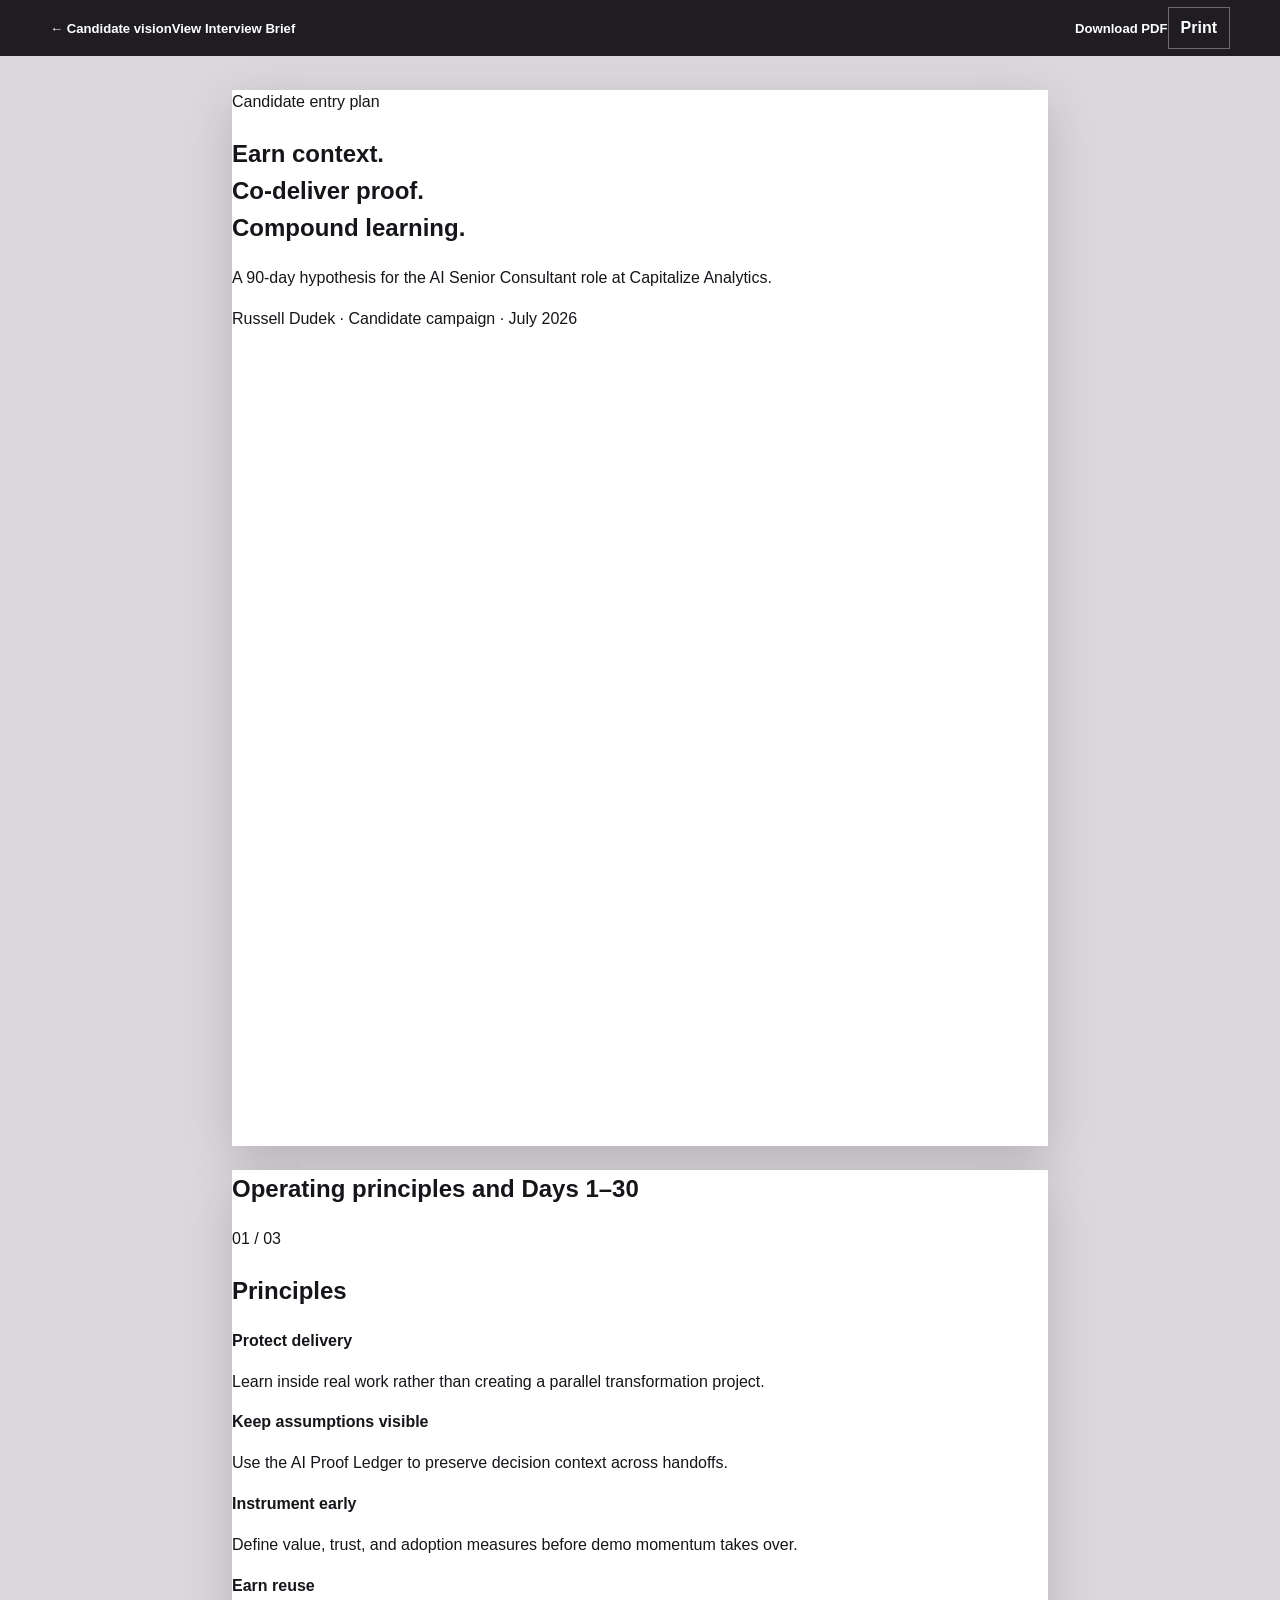
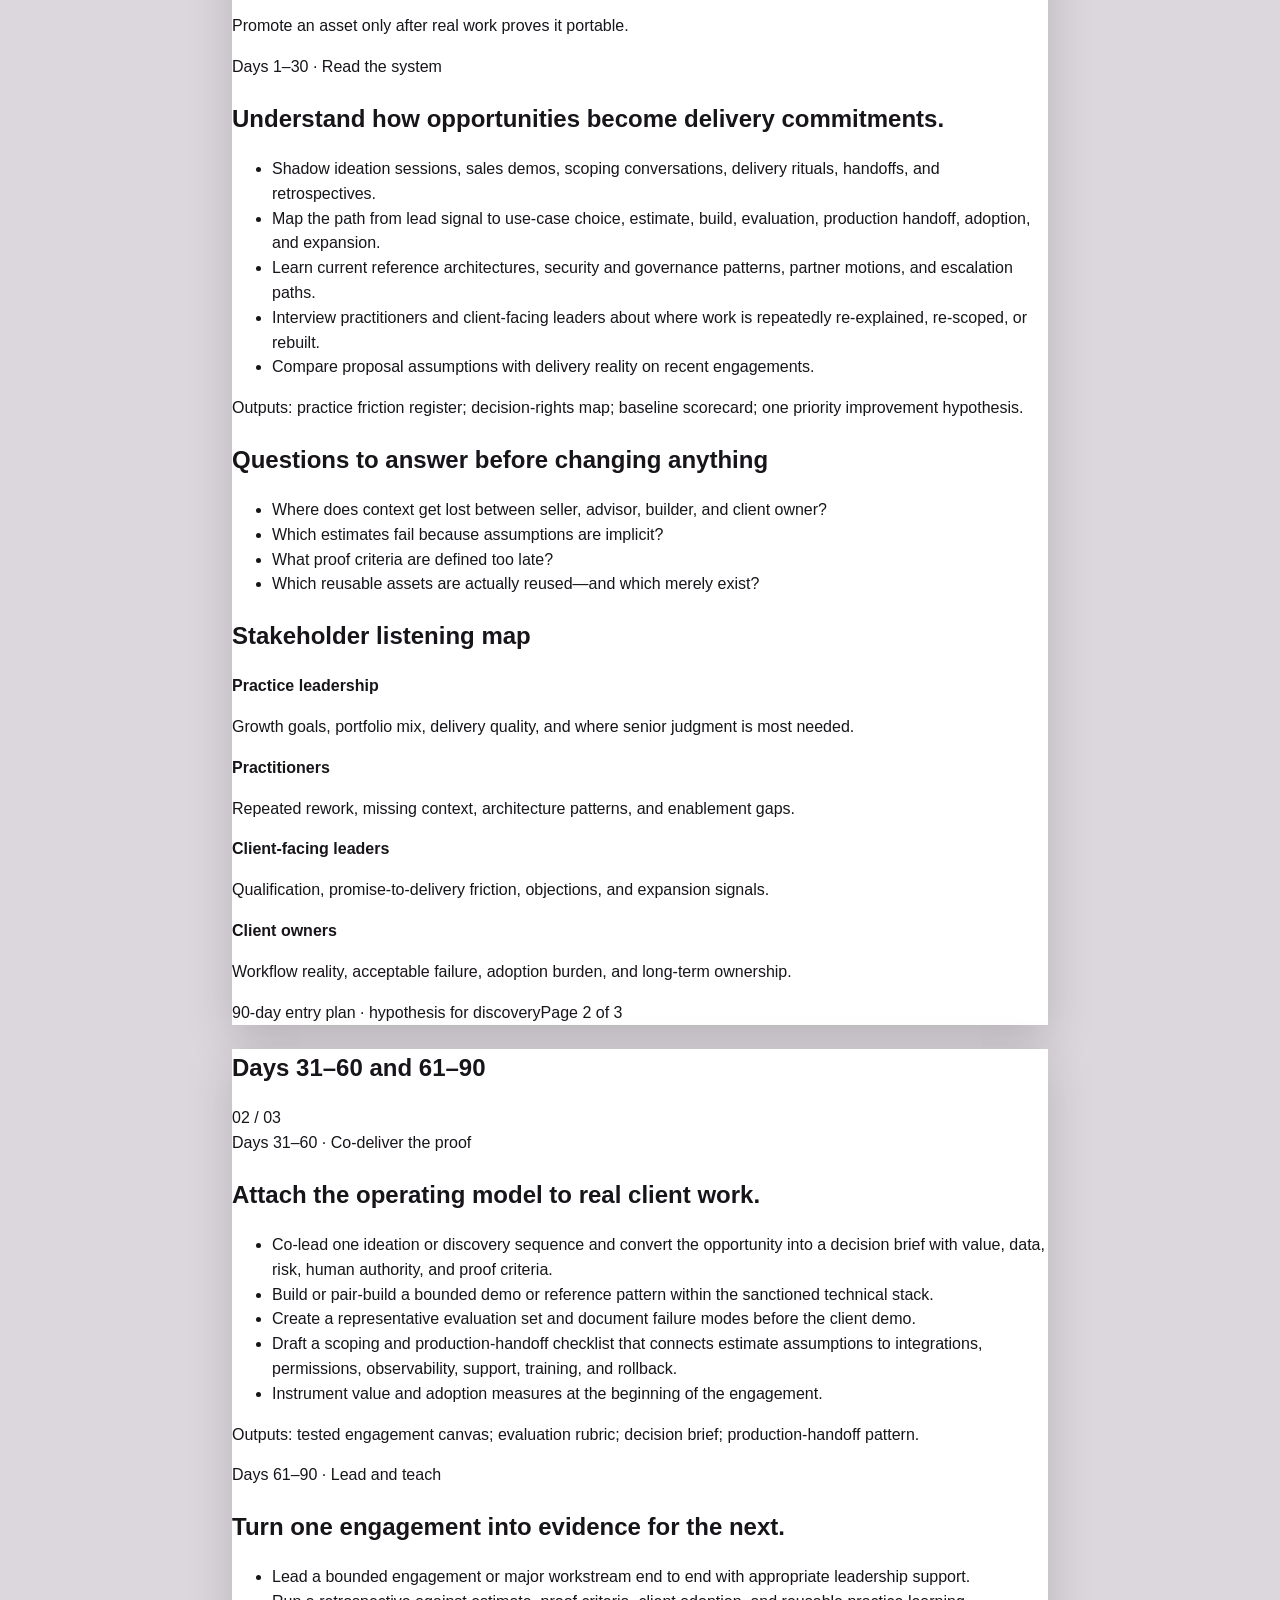
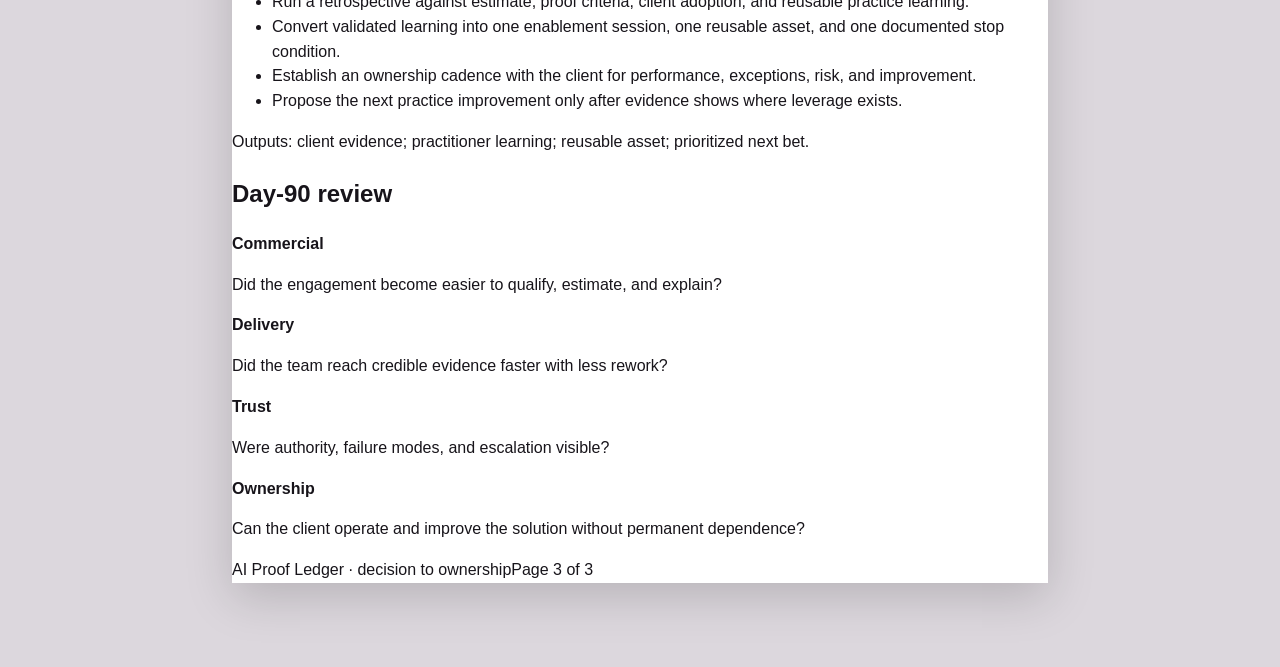
==== 90-day-plan.html @ c8eaab2a "Add standalone 90-day entry plan" ====
<!doctype html>
<html lang="en">
<head>
  <meta charset="utf-8"><meta name="viewport" content="width=device-width, initial-scale=1">
  <title>Russell Dudek | Capitalize Analytics 90-Day Plan</title>
  <link rel="icon" href="assets/proof-ledger-mark.svg" type="image/svg+xml"><link rel="stylesheet" href="styles.css">
</head>
<body>
  <header class="doc-toolbar web-only"><div class="wrap doc-actions"><div class="doc-actions-left"><a href="index.html">← Candidate vision</a><a href="interview-brief.html">View Interview Brief</a></div><div class="doc-actions-right"><a class="download" href="docs/Russell-Dudek-90-Day-Plan-Capitalize.pdf" download>Download PDF</a><button type="button" onclick="window.print()">Print</button></div></div></header>
  <main class="doc-body">
    <div class="paper"><section class="plan-page doc-cover"><div class="doc-cover-inner"><div><div class="cover-label">Candidate entry plan</div><h1>Earn context.<br>Co-deliver proof.<br>Compound learning.</h1><p class="subtitle">A 90-day hypothesis for the AI Senior Consultant role at Capitalize Analytics.</p></div><div class="cover-bottom">Russell Dudek · Candidate campaign · July 2026</div></div></section></div>

    <div class="paper"><section class="plan-page"><header class="plan-head"><h1>Operating principles and Days 1–30</h1><span>01 / 03</span></header>
      <section class="plan-section"><h2>Principles</h2><div class="mini-grid"><div class="mini-card"><b>Protect delivery</b><p>Learn inside real work rather than creating a parallel transformation project.</p></div><div class="mini-card"><b>Keep assumptions visible</b><p>Use the AI Proof Ledger to preserve decision context across handoffs.</p></div><div class="mini-card"><b>Instrument early</b><p>Define value, trust, and adoption measures before demo momentum takes over.</p></div><div class="mini-card"><b>Earn reuse</b><p>Promote an asset only after real work proves it portable.</p></div></div></section>
      <section class="plan-section"><div class="plan-band"><span class="days">Days 1–30 · Read the system</span><h2>Understand how opportunities become delivery commitments.</h2><ul><li>Shadow ideation sessions, sales demos, scoping conversations, delivery rituals, handoffs, and retrospectives.</li><li>Map the path from lead signal to use-case choice, estimate, build, evaluation, production handoff, adoption, and expansion.</li><li>Learn current reference architectures, security and governance patterns, partner motions, and escalation paths.</li><li>Interview practitioners and client-facing leaders about where work is repeatedly re-explained, re-scoped, or rebuilt.</li><li>Compare proposal assumptions with delivery reality on recent engagements.</li></ul><p class="output">Outputs: practice friction register; decision-rights map; baseline scorecard; one priority improvement hypothesis.</p></div></section>
      <section class="plan-section"><h2>Questions to answer before changing anything</h2><ul><li>Where does context get lost between seller, advisor, builder, and client owner?</li><li>Which estimates fail because assumptions are implicit?</li><li>What proof criteria are defined too late?</li><li>Which reusable assets are actually reused—and which merely exist?</li></ul></section>
      <section class="plan-section"><h2>Stakeholder listening map</h2><div class="mini-grid"><div class="mini-card"><b>Practice leadership</b><p>Growth goals, portfolio mix, delivery quality, and where senior judgment is most needed.</p></div><div class="mini-card"><b>Practitioners</b><p>Repeated rework, missing context, architecture patterns, and enablement gaps.</p></div><div class="mini-card"><b>Client-facing leaders</b><p>Qualification, promise-to-delivery friction, objections, and expansion signals.</p></div><div class="mini-card"><b>Client owners</b><p>Workflow reality, acceptable failure, adoption burden, and long-term ownership.</p></div></div></section>
      <footer class="doc-footer"><span>90-day entry plan · hypothesis for discovery</span><span>Page 2 of 3</span></footer></section></div>

    <div class="paper"><section class="plan-page"><header class="plan-head"><h1>Days 31–60 and 61–90</h1><span>02 / 03</span></header>
      <section class="plan-section"><div class="plan-band"><span class="days">Days 31–60 · Co-deliver the proof</span><h2>Attach the operating model to real client work.</h2><ul><li>Co-lead one ideation or discovery sequence and convert the opportunity into a decision brief with value, data, risk, human authority, and proof criteria.</li><li>Build or pair-build a bounded demo or reference pattern within the sanctioned technical stack.</li><li>Create a representative evaluation set and document failure modes before the client demo.</li><li>Draft a scoping and production-handoff checklist that connects estimate assumptions to integrations, permissions, observability, support, training, and rollback.</li><li>Instrument value and adoption measures at the beginning of the engagement.</li></ul><p class="output">Outputs: tested engagement canvas; evaluation rubric; decision brief; production-handoff pattern.</p></div></section>
      <section class="plan-section"><div class="plan-band"><span class="days">Days 61–90 · Lead and teach</span><h2>Turn one engagement into evidence for the next.</h2><ul><li>Lead a bounded engagement or major workstream end to end with appropriate leadership support.</li><li>Run a retrospective against estimate, proof criteria, client adoption, and reusable practice learning.</li><li>Convert validated learning into one enablement session, one reusable asset, and one documented stop condition.</li><li>Establish an ownership cadence with the client for performance, exceptions, risk, and improvement.</li><li>Propose the next practice improvement only after evidence shows where leverage exists.</li></ul><p class="output">Outputs: client evidence; practitioner learning; reusable asset; prioritized next bet.</p></div></section>
      <section class="plan-section"><h2>Day-90 review</h2><div class="mini-grid"><div class="mini-card"><b>Commercial</b><p>Did the engagement become easier to qualify, estimate, and explain?</p></div><div class="mini-card"><b>Delivery</b><p>Did the team reach credible evidence faster with less rework?</p></div><div class="mini-card"><b>Trust</b><p>Were authority, failure modes, and escalation visible?</p></div><div class="mini-card"><b>Ownership</b><p>Can the client operate and improve the solution without permanent dependence?</p></div></div></section>
      <footer class="doc-footer"><span>AI Proof Ledger · decision to ownership</span><span>Page 3 of 3</span></footer></section></div>
  </main>
</body>
</html>
---- styles.css ----
:root{--ink:#17141a;--muted:#655f68;--paper:#ffffff;--fog:#f5f2f6;--line:#ded7e0;--plum:#7a005d;--violet:#a72d85;--acid:#d8ff57;--night:#211722;--max:1180px;--shadow:0 24px 70px rgba(42,20,38,0.12);}*{box-sizing:border-box;}html{scroll-behavior:smooth;}body{margin:0;color:var(--ink);background:var(--paper);font-family:Arial,Helvetica,sans-serif;line-height:1.55;text-rendering:optimizeLegibility;}a{color:inherit;}button,input,select{font:inherit;}button{cursor:pointer;}img{max-width:100%;}.skip-link{position:fixed;left:12px;top:12px;transform:translateY(-180%);padding:10px 14px;background:var(--ink);color:#fff;z-index:1000;}.skip-link:focus{transform:translateY(0);}.site-header{position:sticky;top:0;z-index:50;background:rgba(255,255,255,.94);backdrop-filter:blur(16px);border-bottom:1px solid var(--line);}.nav{width:min(var(--max),calc(100% - 40px));min-height:72px;margin:auto;display:flex;align-items:center;justify-content:space-between;gap:20px;}.brand{display:flex;align-items:baseline;gap:10px;text-decoration:none;font-weight:900;letter-spacing:-.03em;}.brand span{color:var(--plum);}.brand small{font-size:.68rem;color:var(--muted);letter-spacing:.08em;text-transform:uppercase;}.nav-links{display:flex;gap:18px;align-items:center;}.nav-links a{text-decoration:none;font-size:.82rem;font-weight:800;color:#4f4952;}.nav-links a:hover,.nav-links a:focus-visible{color:var(--plum);}.nav-links .nav-cta{border:1px solid var(--ink);padding:8px 12px;color:var(--ink);}.wrap{width:min(var(--max),calc(100% - 40px));margin:auto;}section{position:relative;}.hero{min-height:calc(100vh - 72px);display:flex;align-items:center;padding:64px 0 70px;overflow:hidden;background:linear-gradient(90deg,rgba(122,0,93,.035) 1px,transparent 1px),linear-gradient(rgba(122,0,93,.035) 1px,transparent 1px),#fff;background-size:48px 48px;}.hero-grid{display:grid;grid-template-columns:1.12fr .88fr;gap:64px;align-items:center;}.role-line{margin:0 0 28px;font-weight:800;color:var(--muted);letter-spacing:.02em;}.hero h1{margin:0;max-width:820px;font-size:clamp(3.7rem,7.8vw,7.5rem);line-height:.88;letter-spacing:-.07em;font-weight:950;}.hero h1 em{color:var(--plum);font-style:normal;}.hero .lede{max-width:780px;margin:30px 0 0;font-size:clamp(1.15rem,2vw,1.48rem);line-height:1.45;color:#4d4650;}.hero-actions{display:flex;gap:12px;flex-wrap:wrap;margin-top:34px;}.btn{display:inline-flex;align-items:center;min-height:46px;padding:0 16px;border:1px solid var(--ink);text-decoration:none;font-weight:900;font-size:.86rem;}.btn.primary{background:var(--ink);color:#fff;}.btn.secondary{background:#fff;}.btn:hover,.btn:focus-visible{outline:3px solid var(--acid);outline-offset:2px;}.specimen{background:var(--paper);color:var(--ink);padding:30px;min-height:560px;border:1px solid var(--ink);border-top:12px solid var(--plum);box-shadow:18px 18px 0 var(--fog);transform:none;position:relative;overflow:hidden;}.specimen:before{content:"";position:absolute;width:1px;height:100%;left:133px;top:0;background:rgba(122,0,93,.18);}.specimen-head{display:flex;justify-content:space-between;gap:20px;align-items:flex-start;margin-bottom:44px;position:relative;}.specimen-title{margin:0;font-size:1.3rem;letter-spacing:-.02em;}.specimen-code{color:var(--plum);font-family:ui-monospace,SFMono-Regular,Menlo,monospace;font-size:.72rem;}.bench-row{display:grid;grid-template-columns:105px 1fr;gap:16px;padding:15px 0;border-top:1px solid var(--line);position:relative;}.bench-row b{color:var(--plum);font-size:.78rem;text-transform:uppercase;letter-spacing:.08em;}.bench-row span{color:var(--ink);font-size:.98rem;}.specimen-note{margin-top:32px;padding:18px;border-left:4px solid var(--plum);background:var(--fog);font-weight:800;}.editorial-band{padding:92px 0;background:var(--fog);border-block:1px solid var(--line);}.section-head{max-width:900px;margin-bottom:42px;}.section-head h2{margin:0;font-size:clamp(2.7rem,5.5vw,5.5rem);line-height:.96;letter-spacing:-.055em;}.section-head p{margin:20px 0 0;max-width:800px;font-size:1.17rem;color:var(--muted);}.moment-rail{border-top:3px solid var(--ink);}.moment{display:grid;grid-template-columns:150px 1.2fr .8fr;gap:28px;padding:28px 0;border-bottom:1px solid var(--line);align-items:start;}.moment .signal{font-weight:950;font-size:1.1rem;color:var(--plum);}.moment h3{margin:0 0 8px;font-size:1.38rem;letter-spacing:-.025em;}.moment p{margin:0;color:var(--muted);}.moment .implication{color:var(--ink);font-weight:800;}.thesis{padding:110px 0;}.thesis-grid{display:grid;grid-template-columns:.72fr 1.28fr;gap:64px;align-items:start;}.thesis-mark{position:sticky;top:110px;border-left:10px solid var(--plum);padding:10px 0 10px 24px;}.thesis-mark strong{display:block;font-size:clamp(2.4rem,4vw,4.5rem);line-height:.96;letter-spacing:-.05em;}.thesis-mark span{display:block;margin-top:12px;color:var(--muted);font-weight:700;}.thesis-copy>p{margin:0 0 32px;font-size:1.4rem;line-height:1.45;}.bench-stations{border-top:1px solid var(--ink);}.station{display:grid;grid-template-columns:58px 160px 1fr;gap:20px;padding:22px 0;border-bottom:1px solid var(--line);}.station .n{font-family:ui-monospace,SFMono-Regular,Menlo,monospace;color:var(--plum);font-weight:900;}.station h3{margin:0;font-size:1.1rem;}.station p{margin:0;color:var(--muted);}.canvas-section{padding:100px 0;background:var(--night);color:#fff;}.canvas-section .section-head p{color:#c9becb;}.canvas-shell{display:grid;grid-template-columns:280px 1fr;border:1px solid rgba(255,255,255,.18);}.canvas-menu{border-right:1px solid rgba(255,255,255,.18);padding:16px;}.canvas-menu button{width:100%;text-align:left;border:0;background:transparent;color:#ddd0df;padding:16px 14px;border-bottom:1px solid rgba(255,255,255,.12);font-weight:850;}.canvas-menu button[aria-selected="true"]{background:var(--acid);color:var(--ink);}.canvas-detail{padding:32px;}.canvas-detail h3{margin:0 0 24px;font-size:2rem;letter-spacing:-.04em;}.canvas-lines{border-top:1px solid rgba(255,255,255,.18);}.canvas-line{display:grid;grid-template-columns:175px 1fr;gap:20px;padding:16px 0;border-bottom:1px solid rgba(255,255,255,.14);}.canvas-line b{color:var(--acid);font-size:.78rem;text-transform:uppercase;letter-spacing:.08em;}.canvas-line span{color:#eee8ef;}.hypothesis-note{margin-top:18px;color:#c9becb;font-size:.86rem;}.evidence{padding:110px 0;}.evidence-trail{max-width:980px;margin-left:auto;border-left:2px solid var(--ink);}.evidence-item{position:relative;padding:8px 0 42px 42px;}.evidence-item:before{content:"";position:absolute;left:-8px;top:12px;width:14px;height:14px;background:var(--plum);border:3px solid #fff;box-shadow:0 0 0 1px var(--ink);}.evidence-item .meta{color:var(--plum);font-size:.78rem;font-weight:950;letter-spacing:.08em;text-transform:uppercase;}.evidence-item h3{margin:6px 0 10px;font-size:1.55rem;letter-spacing:-.03em;}.evidence-item p{margin:0;color:var(--muted);font-size:1.02rem;}.evidence-item .transfer{margin-top:10px;color:var(--ink);font-weight:850;}.scorecard{padding:100px 0;background:var(--fog);border-block:1px solid var(--line);}.score-table{width:100%;border-collapse:collapse;background:#fff;}.score-table th,.score-table td{padding:18px 16px;border-bottom:1px solid var(--line);vertical-align:top;text-align:left;}.score-table th{background:var(--ink);color:#fff;font-size:.8rem;text-transform:uppercase;letter-spacing:.08em;}.score-table td:first-child{font-weight:950;color:var(--plum);width:18%;}.score-table td:nth-child(2){width:41%;}.score-table td:nth-child(3){color:var(--muted);}.entry-plan{padding:110px 0;}.pass-stack{border-top:3px solid var(--ink);}.pass{display:grid;grid-template-columns:170px 1fr 320px;gap:32px;padding:32px 0;border-bottom:1px solid var(--line);}.pass h3{margin:0;font-size:1.6rem;letter-spacing:-.03em;}.pass ul{margin:0;padding-left:20px;color:var(--muted);}.pass .output{background:var(--fog);padding:18px;font-weight:850;}.pass .output b{color:var(--plum);display:block;margin-bottom:6px;}.red-team{padding:100px 0;background:#fff8fb;border-block:1px solid #efcadf;}.memo{max-width:980px;margin:auto;border:2px solid var(--ink);background:#fff;box-shadow:14px 14px 0 var(--acid);}.memo-head{padding:22px 26px;display:flex;justify-content:space-between;gap:20px;border-bottom:2px solid var(--ink);}.memo-head strong{color:var(--plum);text-transform:uppercase;letter-spacing:.11em;}.memo-row{display:grid;grid-template-columns:160px 1fr;gap:24px;padding:24px 26px;border-bottom:1px solid var(--line);}.memo-row:last-child{border-bottom:0;}.memo-row b{font-size:.82rem;text-transform:uppercase;letter-spacing:.08em;}.memo-row p{margin:0;color:#514a53;}.memo-row p strong{color:var(--ink);}.questions{padding:110px 0;}.question-list{counter-reset:q;max-width:980px;margin-left:auto;}.question{counter-increment:q;display:grid;grid-template-columns:70px 1fr;gap:22px;padding:24px 0;border-top:1px solid var(--line);}.question:before{content:counter(q,decimal-leading-zero);font-family:ui-monospace,SFMono-Regular,Menlo,monospace;font-weight:900;color:var(--plum);}.question p{margin:0;font-size:1.18rem;font-weight:780;}.sources{padding:82px 0;background:var(--night);color:#fff;}.sources h2{margin:0 0 24px;font-size:2.2rem;}.source-list{display:grid;gap:12px;}.source-list a{color:#ddd0df;text-underline-offset:3px;}.source-list a:hover{color:var(--acid);}.site-footer{padding:28px 0;border-top:1px solid var(--line);}.footer-row{display:flex;justify-content:space-between;gap:20px;flex-wrap:wrap;color:var(--muted);font-size:.86rem;}.footer-row a{font-weight:800;}.doc-toolbar{position:sticky;top:0;z-index:20;background:rgba(23,20,26,.96);color:#fff;min-height:56px;display:flex;align-items:center;}.doc-toolbar .wrap{display:flex;justify-content:space-between;align-items:center;gap:14px;}.doc-toolbar a{color:#fff;text-decoration:none;font-weight:800;font-size:.82rem;}.doc-toolbar button{border:1px solid rgba(255,255,255,.35);background:transparent;color:#fff;padding:8px 12px;font-weight:900;}.doc-body{background:#dcd7dd;padding:34px 0 60px;}.paper{width:8.5in;min-height:11in;margin:0 auto 24px;background:#fff;box-shadow:0 14px 44px rgba(0,0,0,.17);}.resume-page{width:8.5in;height:11in;padding:.38in .48in .34in;background:#fff;overflow:hidden;position:relative;}.resume-top{display:grid;grid-template-columns:1.2fr .8fr;gap:.2in;align-items:end;border-bottom:3px solid var(--ink);padding-bottom:.14in;}.resume-name{font-size:30pt;line-height:.92;letter-spacing:-.045em;font-weight:950;}.resume-title{color:var(--plum);font-size:11.3pt;font-weight:900;margin-top:7px;}.resume-contact{text-align:right;font-size:8.3pt;line-height:1.5;color:#4e4850;}.resume-summary{font-size:9.4pt;line-height:1.4;margin:.15in 0 .11in;color:#3f3941;}.resume-grid{display:grid;grid-template-columns:1fr 2.55fr;gap:.23in;}.resume-side{border-right:1px solid var(--line);padding-right:.16in;}.resume-side h2,.resume-main h2{font-size:9.2pt;text-transform:uppercase;letter-spacing:.09em;margin:.1in 0 .08in;color:var(--plum);}.resume-side ul{list-style:none;margin:0;padding:0;font-size:8.1pt;line-height:1.38;}.resume-side li{margin-bottom:4px;}.role{margin-bottom:.12in;}.role-head{display:flex;justify-content:space-between;gap:10px;align-items:baseline;}.role-head strong{font-size:10.1pt;}.role-head span{font-size:7.9pt;color:var(--muted);white-space:nowrap;}.role-sub{font-size:8.4pt;font-weight:900;color:var(--plum);margin:1px 0 5px;}.role ul{margin:0;padding-left:14px;font-size:8.15pt;line-height:1.35;}.role li{margin-bottom:3px;}.resume-footer{position:absolute;left:.48in;right:.48in;bottom:.18in;display:flex;justify-content:space-between;color:var(--muted);font-size:7.4pt;border-top:1px solid var(--line);padding-top:5px;}.resume-callout{border-left:5px solid var(--acid);background:var(--fog);padding:8px 10px;font-size:8.5pt;line-height:1.35;margin-bottom:.12in;}.cover-page{width:8.5in;height:11in;padding:.55in .68in .5in;background:#fff;overflow:hidden;position:relative;}.cover-head{display:flex;justify-content:space-between;align-items:flex-end;gap:.3in;padding-bottom:.18in;border-bottom:4px solid var(--plum);}.cover-name{font-size:25pt;font-weight:950;letter-spacing:-.04em;}.cover-role{font-size:10pt;font-weight:900;color:var(--plum);margin-top:4px;}.cover-meta{text-align:right;font-size:8.5pt;color:var(--muted);line-height:1.45;}.cover-date{margin:.34in 0 .2in;font-size:9.5pt;}.cover-greeting{font-weight:900;margin-bottom:.16in;font-size:10.3pt;}.cover-body p{font-size:10.35pt;line-height:1.47;margin:0 0 .15in;}.cover-thesis{font-size:16pt !important;line-height:1.25 !important;font-weight:950;letter-spacing:-.025em;color:var(--plum);border-left:6px solid var(--acid);padding-left:.16in;margin:.18in 0 !important;}.cover-sign{margin-top:.2in;font-size:10.3pt;}.cover-footer{position:absolute;left:.68in;right:.68in;bottom:.26in;border-top:1px solid var(--line);padding-top:7px;display:flex;justify-content:space-between;font-size:7.5pt;color:var(--muted);}.brief-page{width:8.5in;min-height:11in;padding:.48in .58in .42in;background:#fff;break-after:page;}.brief-page:last-child{break-after:auto;}.brief-kicker{color:var(--plum);font-size:8pt;text-transform:uppercase;letter-spacing:.12em;font-weight:950;}.brief-page h1{font-size:34pt;line-height:.94;letter-spacing:-.05em;margin:.12in 0 .2in;}.brief-page h2{font-size:23pt;line-height:1;letter-spacing:-.04em;margin:.1in 0 .18in;}.brief-page h3{font-size:11pt;margin:.16in 0 .05in;}.brief-page p,.brief-page li{font-size:9.3pt;line-height:1.42;}.brief-page table{width:100%;border-collapse:collapse;font-size:8.6pt;}.brief-page th,.brief-page td{border-bottom:1px solid var(--line);padding:7px 6px;text-align:left;vertical-align:top;}.brief-page th{background:var(--ink);color:#fff;}.brief-box{border-left:5px solid var(--plum);background:var(--fog);padding:12px 14px;margin:.16in 0;}.brief-list{margin:.08in 0;padding-left:18px;}.brief-q{padding:8px 0;border-top:1px solid var(--line);font-weight:800;}.canvas-page{width:11in;height:8.5in;padding:.42in .5in;background:#fff;overflow:hidden;}.canvas-page h1{margin:0;font-size:26pt;letter-spacing:-.045em;}.canvas-page .sub{margin:6px 0 14px;color:var(--muted);font-size:9pt;}.print-canvas{display:grid;grid-template-columns:repeat(3,1fr);border-top:2px solid var(--ink);border-left:1px solid var(--line);}.print-cell{min-height:1.55in;padding:12px;border-right:1px solid var(--line);border-bottom:1px solid var(--line);}.print-cell b{color:var(--plum);font-size:8pt;text-transform:uppercase;letter-spacing:.08em;}.print-cell p{margin:7px 0 0;font-size:9pt;line-height:1.35;}.canvas-score{display:grid;grid-template-columns:repeat(5,1fr);margin-top:14px;border:1px solid var(--ink);}.canvas-score div{padding:9px;border-right:1px solid var(--line);min-height:.72in;}.canvas-score div:last-child{border-right:0;}.canvas-score b{display:block;color:var(--plum);font-size:7pt;text-transform:uppercase;letter-spacing:.07em;}.canvas-score span{font-size:8pt;color:var(--muted);}@media (max-width:900px){.nav-links a:not(.nav-cta){display:none;}.hero{min-height:auto;}.hero-grid,.thesis-grid,.canvas-shell{grid-template-columns:1fr;}.hero h1{font-size:clamp(3.5rem,14vw,6rem);}.specimen{min-height:460px;transform:none;}.moment{grid-template-columns:1fr;gap:8px;}.thesis-mark{position:static;}.canvas-menu{border-right:0;border-bottom:1px solid rgba(255,255,255,.18);display:grid;grid-template-columns:repeat(3,1fr);}.canvas-menu button{text-align:center;}.station{grid-template-columns:42px 130px 1fr;}.pass{grid-template-columns:1fr;gap:14px;}.score-table{font-size:.88rem;}}@media (max-width:620px){.wrap,.nav{width:min(100% - 28px,var(--max));}.hero{padding-top:46px;}.hero-grid{gap:38px;}.hero h1{font-size:clamp(3.1rem,17vw,4.9rem);}.section-head h2{font-size:clamp(2.4rem,13vw,4.2rem);}.editorial-band,.thesis,.canvas-section,.evidence,.scorecard,.entry-plan,.red-team,.questions{padding:72px 0;}.bench-row,.canvas-line,.memo-row{grid-template-columns:1fr;gap:6px;}.station{grid-template-columns:36px 1fr;}.station p{grid-column:2;}.canvas-menu{grid-template-columns:1fr;}.canvas-detail{padding:22px;}.evidence-trail{margin-left:8px;}.score-table,.score-table tbody,.score-table tr,.score-table td{display:block;}.score-table thead{position:absolute;width:1px;height:1px;overflow:hidden;clip:rect(0 0 0 0);}.score-table tr{border-bottom:2px solid var(--ink);padding:10px 0;}.score-table td{width:100% !important;border:0;padding:8px 12px;}.question{grid-template-columns:48px 1fr;}}@media (prefers-reduced-motion:reduce){html{scroll-behavior:auto;}*,*::before,*::after{animation-duration:.01ms !important;animation-iteration-count:1 !important;transition-duration:.01ms !important;}}@media print{@page{size:Letter;margin:0;}body{background:#fff !important;-webkit-print-color-adjust:exact;print-color-adjust:exact;}.doc-toolbar{display:none !important;}.doc-body{padding:0 !important;background:#fff !important;}.paper{margin:0 !important;box-shadow:none !important;}.resume-page{break-after:page;page-break-after:always;}.resume-page:last-child{break-after:auto;page-break-after:auto;}.cover-page{break-after:auto;}.brief-page{break-after:page;page-break-after:always;}.brief-page:last-child{break-after:auto;page-break-after:auto;}}
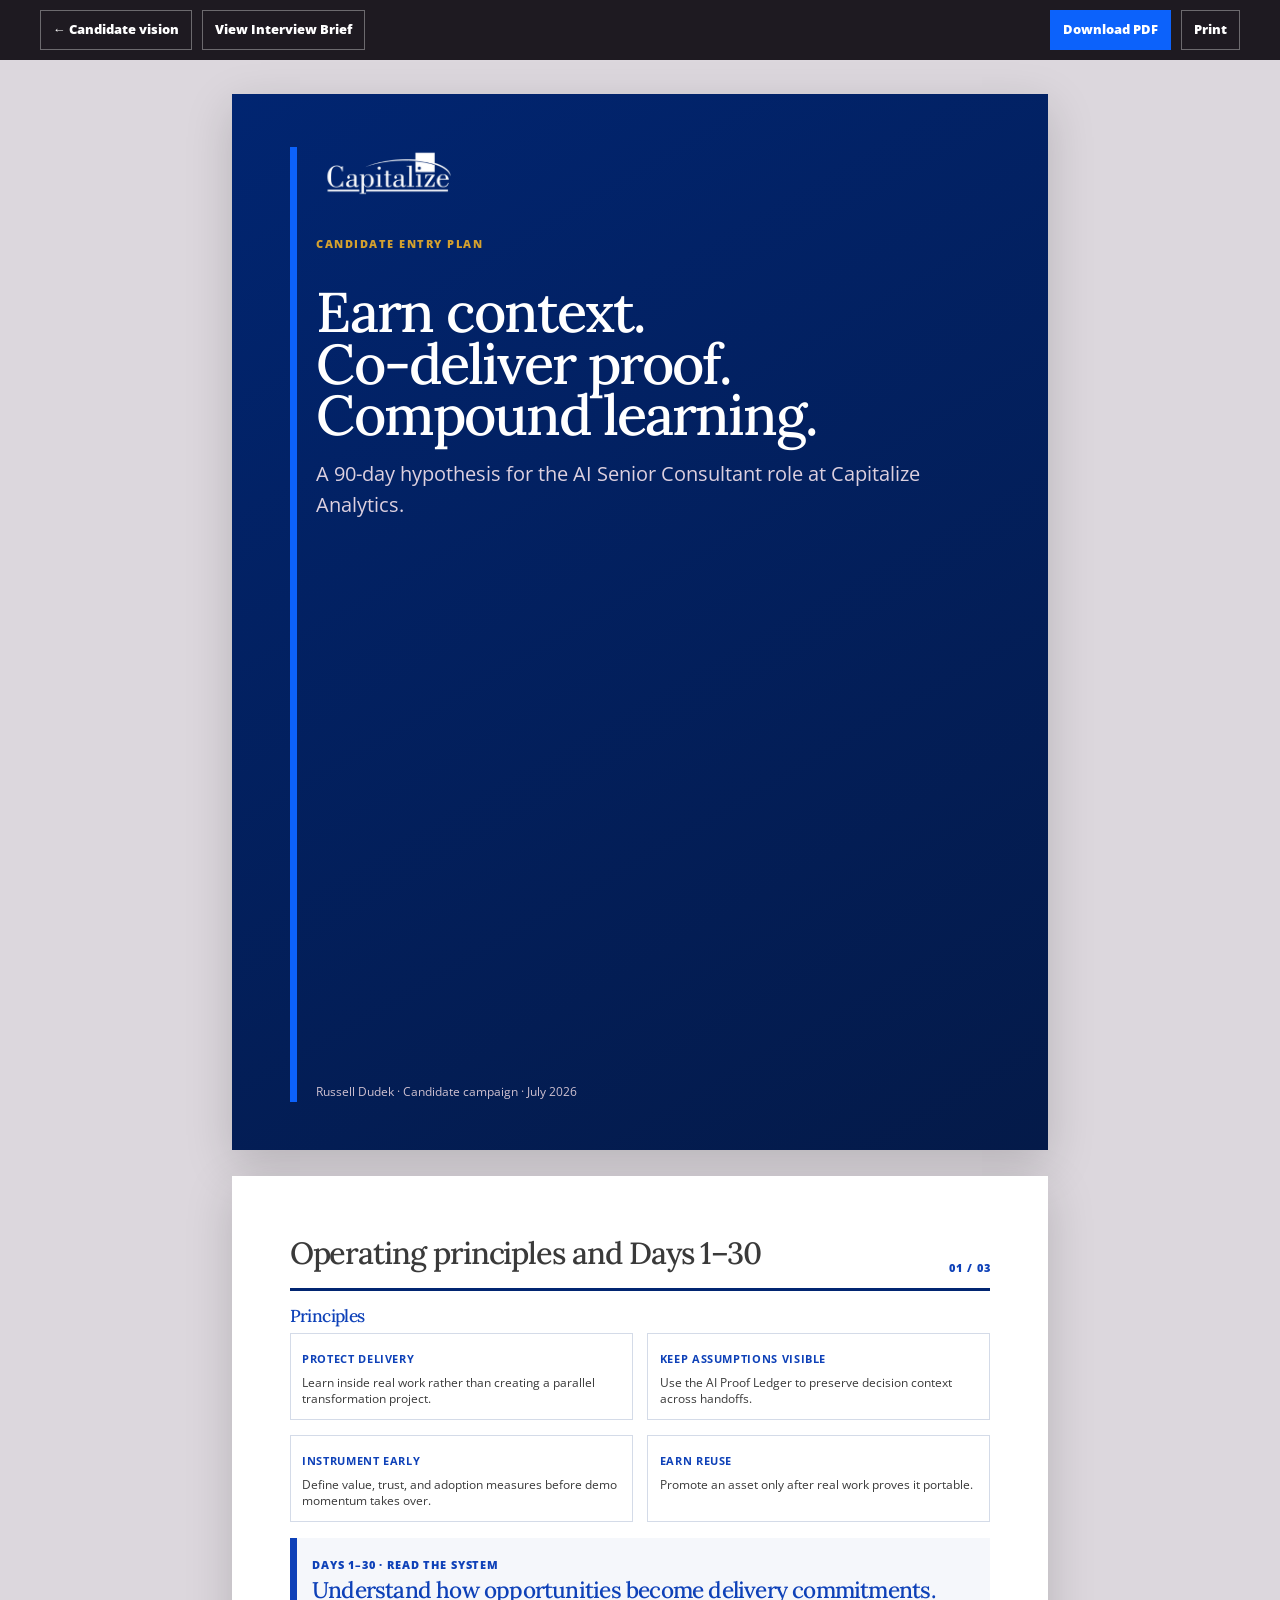
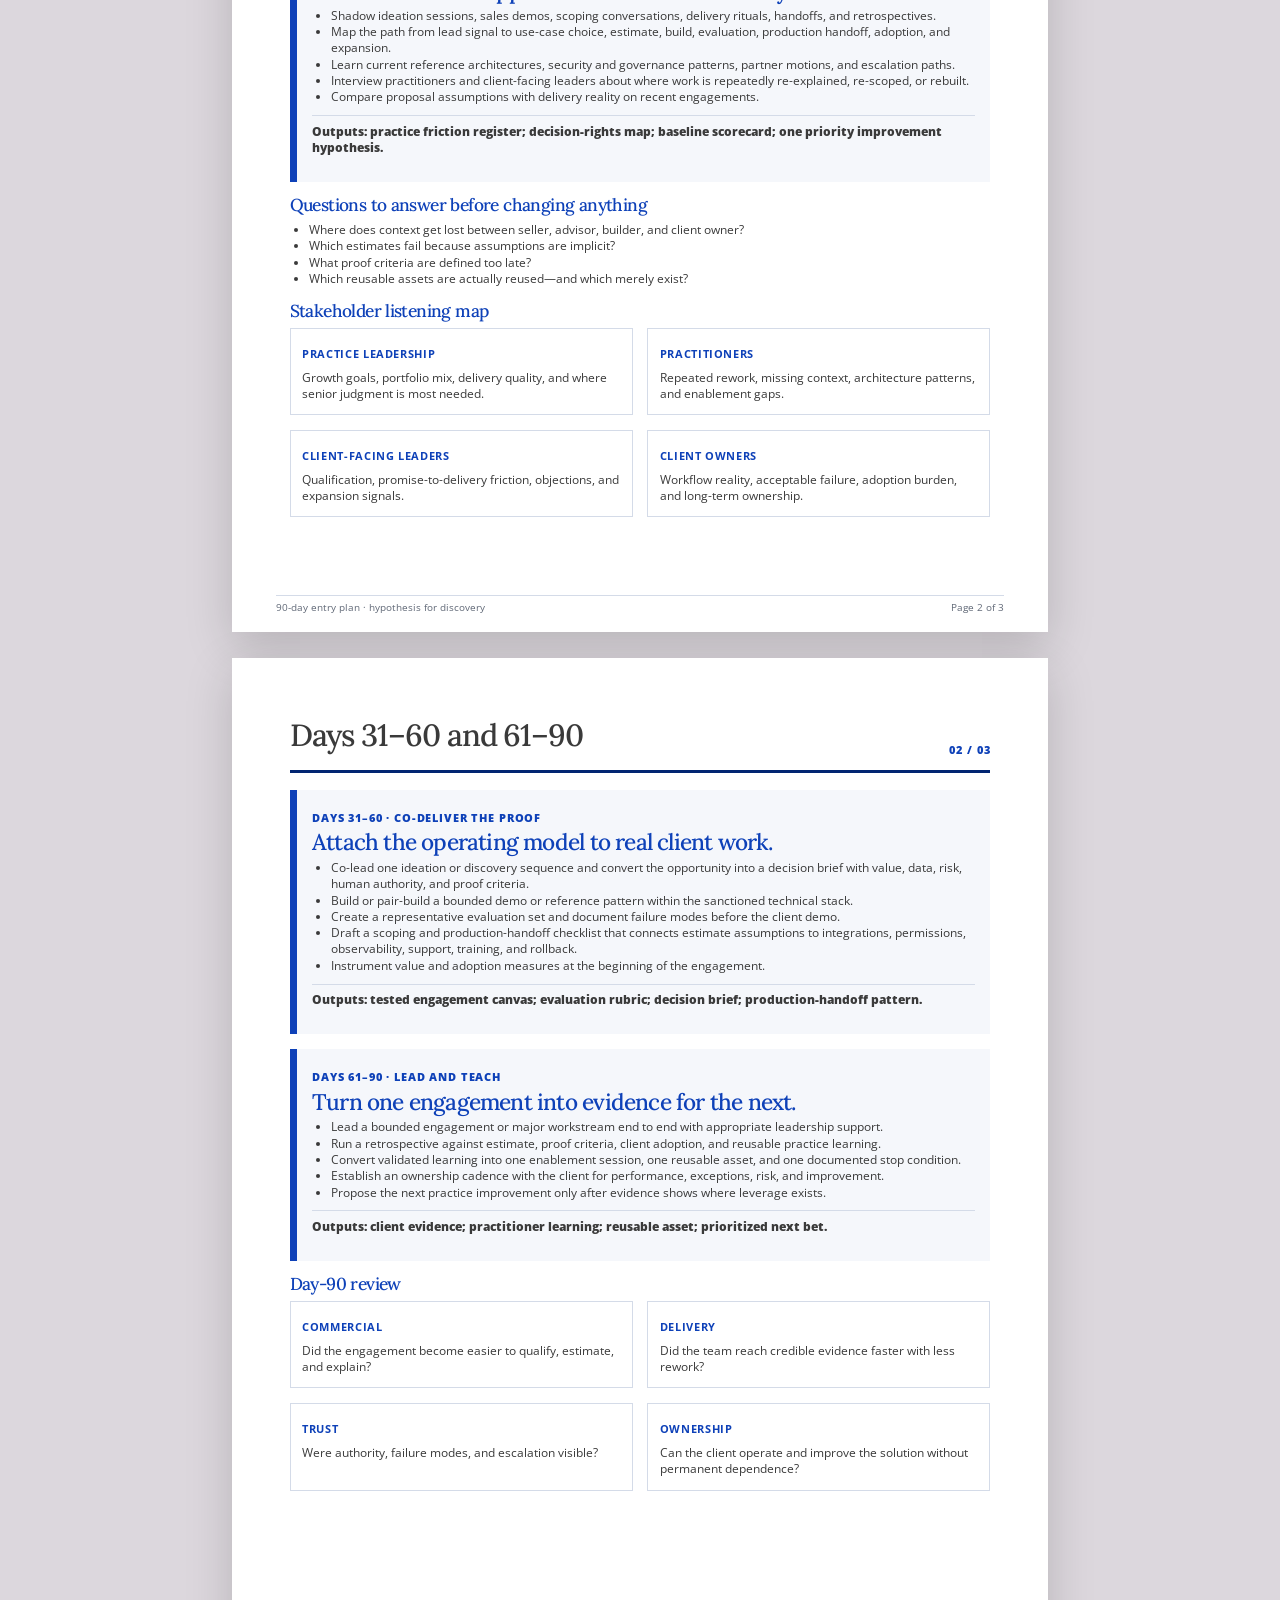
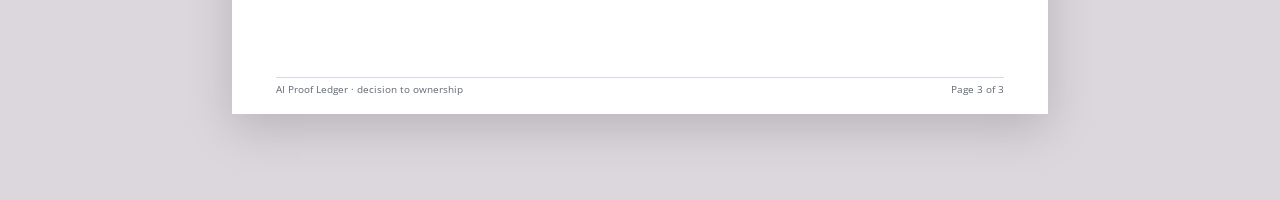
==== commit 2b90acb1: "Implement official Capitalize identity across campaign" ====
--- a/90-day-plan.html
+++ b/90-day-plan.html
@@ -3,12 +3,12 @@
 <head>
   <meta charset="utf-8"><meta name="viewport" content="width=device-width, initial-scale=1">
   <title>Russell Dudek | Capitalize Analytics 90-Day Plan</title>
-  <link rel="icon" href="assets/proof-ledger-mark.svg" type="image/svg+xml"><link rel="stylesheet" href="styles.css">
+  <link rel="icon" href="assets/brand/capitalize-official-favicon.png" type="image/png"><link rel="stylesheet" href="styles.css">
 </head>
-<body>
+<body data-brand-fidelity="cap-v1">
   <header class="doc-toolbar web-only"><div class="wrap doc-actions"><div class="doc-actions-left"><a href="index.html">← Candidate vision</a><a href="interview-brief.html">View Interview Brief</a></div><div class="doc-actions-right"><a class="download" href="docs/Russell-Dudek-90-Day-Plan-Capitalize.pdf" download>Download PDF</a><button type="button" onclick="window.print()">Print</button></div></div></header>
   <main class="doc-body">
-    <div class="paper"><section class="plan-page doc-cover"><div class="doc-cover-inner"><div><div class="cover-label">Candidate entry plan</div><h1>Earn context.<br>Co-deliver proof.<br>Compound learning.</h1><p class="subtitle">A 90-day hypothesis for the AI Senior Consultant role at Capitalize Analytics.</p></div><div class="cover-bottom">Russell Dudek · Candidate campaign · July 2026</div></div></section></div>
+    <div class="paper"><section class="plan-page doc-cover"><div class="doc-cover-inner"><div><img class="doc-cover-logo" src="assets/brand/capitalize-official-logo-white.png" alt="Capitalize Analytics"><div class="cover-label">Candidate entry plan</div><h1>Earn context.<br>Co-deliver proof.<br>Compound learning.</h1><p class="subtitle">A 90-day hypothesis for the AI Senior Consultant role at Capitalize Analytics.</p></div><div class="cover-bottom">Russell Dudek · Candidate campaign · July 2026</div></div></section></div>
 
     <div class="paper"><section class="plan-page"><header class="plan-head"><h1>Operating principles and Days 1–30</h1><span>01 / 03</span></header>
       <section class="plan-section"><h2>Principles</h2><div class="mini-grid"><div class="mini-card"><b>Protect delivery</b><p>Learn inside real work rather than creating a parallel transformation project.</p></div><div class="mini-card"><b>Keep assumptions visible</b><p>Use the AI Proof Ledger to preserve decision context across handoffs.</p></div><div class="mini-card"><b>Instrument early</b><p>Define value, trust, and adoption measures before demo momentum takes over.</p></div><div class="mini-card"><b>Earn reuse</b><p>Promote an asset only after real work proves it portable.</p></div></div></section>
--- a/styles.css
+++ b/styles.css
@@ -1 +1,6 @@
-:root{--ink:#17141a;--muted:#655f68;--paper:#ffffff;--fog:#f5f2f6;--line:#ded7e0;--plum:#7a005d;--violet:#a72d85;--acid:#d8ff57;--night:#211722;--max:1180px;--shadow:0 24px 70px rgba(42,20,38,0.12);}*{box-sizing:border-box;}html{scroll-behavior:smooth;}body{margin:0;color:var(--ink);background:var(--paper);font-family:Arial,Helvetica,sans-serif;line-height:1.55;text-rendering:optimizeLegibility;}a{color:inherit;}button,input,select{font:inherit;}button{cursor:pointer;}img{max-width:100%;}.skip-link{position:fixed;left:12px;top:12px;transform:translateY(-180%);padding:10px 14px;background:var(--ink);color:#fff;z-index:1000;}.skip-link:focus{transform:translateY(0);}.site-header{position:sticky;top:0;z-index:50;background:rgba(255,255,255,.94);backdrop-filter:blur(16px);border-bottom:1px solid var(--line);}.nav{width:min(var(--max),calc(100% - 40px));min-height:72px;margin:auto;display:flex;align-items:center;justify-content:space-between;gap:20px;}.brand{display:flex;align-items:baseline;gap:10px;text-decoration:none;font-weight:900;letter-spacing:-.03em;}.brand span{color:var(--plum);}.brand small{font-size:.68rem;color:var(--muted);letter-spacing:.08em;text-transform:uppercase;}.nav-links{display:flex;gap:18px;align-items:center;}.nav-links a{text-decoration:none;font-size:.82rem;font-weight:800;color:#4f4952;}.nav-links a:hover,.nav-links a:focus-visible{color:var(--plum);}.nav-links .nav-cta{border:1px solid var(--ink);padding:8px 12px;color:var(--ink);}.wrap{width:min(var(--max),calc(100% - 40px));margin:auto;}section{position:relative;}.hero{min-height:calc(100vh - 72px);display:flex;align-items:center;padding:64px 0 70px;overflow:hidden;background:linear-gradient(90deg,rgba(122,0,93,.035) 1px,transparent 1px),linear-gradient(rgba(122,0,93,.035) 1px,transparent 1px),#fff;background-size:48px 48px;}.hero-grid{display:grid;grid-template-columns:1.12fr .88fr;gap:64px;align-items:center;}.role-line{margin:0 0 28px;font-weight:800;color:var(--muted);letter-spacing:.02em;}.hero h1{margin:0;max-width:820px;font-size:clamp(3.7rem,7.8vw,7.5rem);line-height:.88;letter-spacing:-.07em;font-weight:950;}.hero h1 em{color:var(--plum);font-style:normal;}.hero .lede{max-width:780px;margin:30px 0 0;font-size:clamp(1.15rem,2vw,1.48rem);line-height:1.45;color:#4d4650;}.hero-actions{display:flex;gap:12px;flex-wrap:wrap;margin-top:34px;}.btn{display:inline-flex;align-items:center;min-height:46px;padding:0 16px;border:1px solid var(--ink);text-decoration:none;font-weight:900;font-size:.86rem;}.btn.primary{background:var(--ink);color:#fff;}.btn.secondary{background:#fff;}.btn:hover,.btn:focus-visible{outline:3px solid var(--acid);outline-offset:2px;}.specimen{background:var(--paper);color:var(--ink);padding:30px;min-height:560px;border:1px solid var(--ink);border-top:12px solid var(--plum);box-shadow:18px 18px 0 var(--fog);transform:none;position:relative;overflow:hidden;}.specimen:before{content:"";position:absolute;width:1px;height:100%;left:133px;top:0;background:rgba(122,0,93,.18);}.specimen-head{display:flex;justify-content:space-between;gap:20px;align-items:flex-start;margin-bottom:44px;position:relative;}.specimen-title{margin:0;font-size:1.3rem;letter-spacing:-.02em;}.specimen-code{color:var(--plum);font-family:ui-monospace,SFMono-Regular,Menlo,monospace;font-size:.72rem;}.bench-row{display:grid;grid-template-columns:105px 1fr;gap:16px;padding:15px 0;border-top:1px solid var(--line);position:relative;}.bench-row b{color:var(--plum);font-size:.78rem;text-transform:uppercase;letter-spacing:.08em;}.bench-row span{color:var(--ink);font-size:.98rem;}.specimen-note{margin-top:32px;padding:18px;border-left:4px solid var(--plum);background:var(--fog);font-weight:800;}.editorial-band{padding:92px 0;background:var(--fog);border-block:1px solid var(--line);}.section-head{max-width:900px;margin-bottom:42px;}.section-head h2{margin:0;font-size:clamp(2.7rem,5.5vw,5.5rem);line-height:.96;letter-spacing:-.055em;}.section-head p{margin:20px 0 0;max-width:800px;font-size:1.17rem;color:var(--muted);}.moment-rail{border-top:3px solid var(--ink);}.moment{display:grid;grid-template-columns:150px 1.2fr .8fr;gap:28px;padding:28px 0;border-bottom:1px solid var(--line);align-items:start;}.moment .signal{font-weight:950;font-size:1.1rem;color:var(--plum);}.moment h3{margin:0 0 8px;font-size:1.38rem;letter-spacing:-.025em;}.moment p{margin:0;color:var(--muted);}.moment .implication{color:var(--ink);font-weight:800;}.thesis{padding:110px 0;}.thesis-grid{display:grid;grid-template-columns:.72fr 1.28fr;gap:64px;align-items:start;}.thesis-mark{position:sticky;top:110px;border-left:10px solid var(--plum);padding:10px 0 10px 24px;}.thesis-mark strong{display:block;font-size:clamp(2.4rem,4vw,4.5rem);line-height:.96;letter-spacing:-.05em;}.thesis-mark span{display:block;margin-top:12px;color:var(--muted);font-weight:700;}.thesis-copy>p{margin:0 0 32px;font-size:1.4rem;line-height:1.45;}.bench-stations{border-top:1px solid var(--ink);}.station{display:grid;grid-template-columns:58px 160px 1fr;gap:20px;padding:22px 0;border-bottom:1px solid var(--line);}.station .n{font-family:ui-monospace,SFMono-Regular,Menlo,monospace;color:var(--plum);font-weight:900;}.station h3{margin:0;font-size:1.1rem;}.station p{margin:0;color:var(--muted);}.canvas-section{padding:100px 0;background:var(--night);color:#fff;}.canvas-section .section-head p{color:#c9becb;}.canvas-shell{display:grid;grid-template-columns:280px 1fr;border:1px solid rgba(255,255,255,.18);}.canvas-menu{border-right:1px solid rgba(255,255,255,.18);padding:16px;}.canvas-menu button{width:100%;text-align:left;border:0;background:transparent;color:#ddd0df;padding:16px 14px;border-bottom:1px solid rgba(255,255,255,.12);font-weight:850;}.canvas-menu button[aria-selected="true"]{background:var(--acid);color:var(--ink);}.canvas-detail{padding:32px;}.canvas-detail h3{margin:0 0 24px;font-size:2rem;letter-spacing:-.04em;}.canvas-lines{border-top:1px solid rgba(255,255,255,.18);}.canvas-line{display:grid;grid-template-columns:175px 1fr;gap:20px;padding:16px 0;border-bottom:1px solid rgba(255,255,255,.14);}.canvas-line b{color:var(--acid);font-size:.78rem;text-transform:uppercase;letter-spacing:.08em;}.canvas-line span{color:#eee8ef;}.hypothesis-note{margin-top:18px;color:#c9becb;font-size:.86rem;}.evidence{padding:110px 0;}.evidence-trail{max-width:980px;margin-left:auto;border-left:2px solid var(--ink);}.evidence-item{position:relative;padding:8px 0 42px 42px;}.evidence-item:before{content:"";position:absolute;left:-8px;top:12px;width:14px;height:14px;background:var(--plum);border:3px solid #fff;box-shadow:0 0 0 1px var(--ink);}.evidence-item .meta{color:var(--plum);font-size:.78rem;font-weight:950;letter-spacing:.08em;text-transform:uppercase;}.evidence-item h3{margin:6px 0 10px;font-size:1.55rem;letter-spacing:-.03em;}.evidence-item p{margin:0;color:var(--muted);font-size:1.02rem;}.evidence-item .transfer{margin-top:10px;color:var(--ink);font-weight:850;}.scorecard{padding:100px 0;background:var(--fog);border-block:1px solid var(--line);}.score-table{width:100%;border-collapse:collapse;background:#fff;}.score-table th,.score-table td{padding:18px 16px;border-bottom:1px solid var(--line);vertical-align:top;text-align:left;}.score-table th{background:var(--ink);color:#fff;font-size:.8rem;text-transform:uppercase;letter-spacing:.08em;}.score-table td:first-child{font-weight:950;color:var(--plum);width:18%;}.score-table td:nth-child(2){width:41%;}.score-table td:nth-child(3){color:var(--muted);}.entry-plan{padding:110px 0;}.pass-stack{border-top:3px solid var(--ink);}.pass{display:grid;grid-template-columns:170px 1fr 320px;gap:32px;padding:32px 0;border-bottom:1px solid var(--line);}.pass h3{margin:0;font-size:1.6rem;letter-spacing:-.03em;}.pass ul{margin:0;padding-left:20px;color:var(--muted);}.pass .output{background:var(--fog);padding:18px;font-weight:850;}.pass .output b{color:var(--plum);display:block;margin-bottom:6px;}.red-team{padding:100px 0;background:#fff8fb;border-block:1px solid #efcadf;}.memo{max-width:980px;margin:auto;border:2px solid var(--ink);background:#fff;box-shadow:14px 14px 0 var(--acid);}.memo-head{padding:22px 26px;display:flex;justify-content:space-between;gap:20px;border-bottom:2px solid var(--ink);}.memo-head strong{color:var(--plum);text-transform:uppercase;letter-spacing:.11em;}.memo-row{display:grid;grid-template-columns:160px 1fr;gap:24px;padding:24px 26px;border-bottom:1px solid var(--line);}.memo-row:last-child{border-bottom:0;}.memo-row b{font-size:.82rem;text-transform:uppercase;letter-spacing:.08em;}.memo-row p{margin:0;color:#514a53;}.memo-row p strong{color:var(--ink);}.questions{padding:110px 0;}.question-list{counter-reset:q;max-width:980px;margin-left:auto;}.question{counter-increment:q;display:grid;grid-template-columns:70px 1fr;gap:22px;padding:24px 0;border-top:1px solid var(--line);}.question:before{content:counter(q,decimal-leading-zero);font-family:ui-monospace,SFMono-Regular,Menlo,monospace;font-weight:900;color:var(--plum);}.question p{margin:0;font-size:1.18rem;font-weight:780;}.sources{padding:82px 0;background:var(--night);color:#fff;}.sources h2{margin:0 0 24px;font-size:2.2rem;}.source-list{display:grid;gap:12px;}.source-list a{color:#ddd0df;text-underline-offset:3px;}.source-list a:hover{color:var(--acid);}.site-footer{padding:28px 0;border-top:1px solid var(--line);}.footer-row{display:flex;justify-content:space-between;gap:20px;flex-wrap:wrap;color:var(--muted);font-size:.86rem;}.footer-row a{font-weight:800;}.doc-toolbar{position:sticky;top:0;z-index:20;background:rgba(23,20,26,.96);color:#fff;min-height:56px;display:flex;align-items:center;}.doc-toolbar .wrap{display:flex;justify-content:space-between;align-items:center;gap:14px;}.doc-toolbar a{color:#fff;text-decoration:none;font-weight:800;font-size:.82rem;}.doc-toolbar button{border:1px solid rgba(255,255,255,.35);background:transparent;color:#fff;padding:8px 12px;font-weight:900;}.doc-body{background:#dcd7dd;padding:34px 0 60px;}.paper{width:8.5in;min-height:11in;margin:0 auto 24px;background:#fff;box-shadow:0 14px 44px rgba(0,0,0,.17);}.resume-page{width:8.5in;height:11in;padding:.38in .48in .34in;background:#fff;overflow:hidden;position:relative;}.resume-top{display:grid;grid-template-columns:1.2fr .8fr;gap:.2in;align-items:end;border-bottom:3px solid var(--ink);padding-bottom:.14in;}.resume-name{font-size:30pt;line-height:.92;letter-spacing:-.045em;font-weight:950;}.resume-title{color:var(--plum);font-size:11.3pt;font-weight:900;margin-top:7px;}.resume-contact{text-align:right;font-size:8.3pt;line-height:1.5;color:#4e4850;}.resume-summary{font-size:9.4pt;line-height:1.4;margin:.15in 0 .11in;color:#3f3941;}.resume-grid{display:grid;grid-template-columns:1fr 2.55fr;gap:.23in;}.resume-side{border-right:1px solid var(--line);padding-right:.16in;}.resume-side h2,.resume-main h2{font-size:9.2pt;text-transform:uppercase;letter-spacing:.09em;margin:.1in 0 .08in;color:var(--plum);}.resume-side ul{list-style:none;margin:0;padding:0;font-size:8.1pt;line-height:1.38;}.resume-side li{margin-bottom:4px;}.role{margin-bottom:.12in;}.role-head{display:flex;justify-content:space-between;gap:10px;align-items:baseline;}.role-head strong{font-size:10.1pt;}.role-head span{font-size:7.9pt;color:var(--muted);white-space:nowrap;}.role-sub{font-size:8.4pt;font-weight:900;color:var(--plum);margin:1px 0 5px;}.role ul{margin:0;padding-left:14px;font-size:8.15pt;line-height:1.35;}.role li{margin-bottom:3px;}.resume-footer{position:absolute;left:.48in;right:.48in;bottom:.18in;display:flex;justify-content:space-between;color:var(--muted);font-size:7.4pt;border-top:1px solid var(--line);padding-top:5px;}.resume-callout{border-left:5px solid var(--acid);background:var(--fog);padding:8px 10px;font-size:8.5pt;line-height:1.35;margin-bottom:.12in;}.cover-page{width:8.5in;height:11in;padding:.55in .68in .5in;background:#fff;overflow:hidden;position:relative;}.cover-head{display:flex;justify-content:space-between;align-items:flex-end;gap:.3in;padding-bottom:.18in;border-bottom:4px solid var(--plum);}.cover-name{font-size:25pt;font-weight:950;letter-spacing:-.04em;}.cover-role{font-size:10pt;font-weight:900;color:var(--plum);margin-top:4px;}.cover-meta{text-align:right;font-size:8.5pt;color:var(--muted);line-height:1.45;}.cover-date{margin:.34in 0 .2in;font-size:9.5pt;}.cover-greeting{font-weight:900;margin-bottom:.16in;font-size:10.3pt;}.cover-body p{font-size:10.35pt;line-height:1.47;margin:0 0 .15in;}.cover-thesis{font-size:16pt !important;line-height:1.25 !important;font-weight:950;letter-spacing:-.025em;color:var(--plum);border-left:6px solid var(--acid);padding-left:.16in;margin:.18in 0 !important;}.cover-sign{margin-top:.2in;font-size:10.3pt;}.cover-footer{position:absolute;left:.68in;right:.68in;bottom:.26in;border-top:1px solid var(--line);padding-top:7px;display:flex;justify-content:space-between;font-size:7.5pt;color:var(--muted);}.brief-page{width:8.5in;min-height:11in;padding:.48in .58in .42in;background:#fff;break-after:page;}.brief-page:last-child{break-after:auto;}.brief-kicker{color:var(--plum);font-size:8pt;text-transform:uppercase;letter-spacing:.12em;font-weight:950;}.brief-page h1{font-size:34pt;line-height:.94;letter-spacing:-.05em;margin:.12in 0 .2in;}.brief-page h2{font-size:23pt;line-height:1;letter-spacing:-.04em;margin:.1in 0 .18in;}.brief-page h3{font-size:11pt;margin:.16in 0 .05in;}.brief-page p,.brief-page li{font-size:9.3pt;line-height:1.42;}.brief-page table{width:100%;border-collapse:collapse;font-size:8.6pt;}.brief-page th,.brief-page td{border-bottom:1px solid var(--line);padding:7px 6px;text-align:left;vertical-align:top;}.brief-page th{background:var(--ink);color:#fff;}.brief-box{border-left:5px solid var(--plum);background:var(--fog);padding:12px 14px;margin:.16in 0;}.brief-list{margin:.08in 0;padding-left:18px;}.brief-q{padding:8px 0;border-top:1px solid var(--line);font-weight:800;}.canvas-page{width:11in;height:8.5in;padding:.42in .5in;background:#fff;overflow:hidden;}.canvas-page h1{margin:0;font-size:26pt;letter-spacing:-.045em;}.canvas-page .sub{margin:6px 0 14px;color:var(--muted);font-size:9pt;}.print-canvas{display:grid;grid-template-columns:repeat(3,1fr);border-top:2px solid var(--ink);border-left:1px solid var(--line);}.print-cell{min-height:1.55in;padding:12px;border-right:1px solid var(--line);border-bottom:1px solid var(--line);}.print-cell b{color:var(--plum);font-size:8pt;text-transform:uppercase;letter-spacing:.08em;}.print-cell p{margin:7px 0 0;font-size:9pt;line-height:1.35;}.canvas-score{display:grid;grid-template-columns:repeat(5,1fr);margin-top:14px;border:1px solid var(--ink);}.canvas-score div{padding:9px;border-right:1px solid var(--line);min-height:.72in;}.canvas-score div:last-child{border-right:0;}.canvas-score b{display:block;color:var(--plum);font-size:7pt;text-transform:uppercase;letter-spacing:.07em;}.canvas-score span{font-size:8pt;color:var(--muted);}@media (max-width:900px){.nav-links a:not(.nav-cta){display:none;}.hero{min-height:auto;}.hero-grid,.thesis-grid,.canvas-shell{grid-template-columns:1fr;}.hero h1{font-size:clamp(3.5rem,14vw,6rem);}.specimen{min-height:460px;transform:none;}.moment{grid-template-columns:1fr;gap:8px;}.thesis-mark{position:static;}.canvas-menu{border-right:0;border-bottom:1px solid rgba(255,255,255,.18);display:grid;grid-template-columns:repeat(3,1fr);}.canvas-menu button{text-align:center;}.station{grid-template-columns:42px 130px 1fr;}.pass{grid-template-columns:1fr;gap:14px;}.score-table{font-size:.88rem;}}@media (max-width:620px){.wrap,.nav{width:min(100% - 28px,var(--max));}.hero{padding-top:46px;}.hero-grid{gap:38px;}.hero h1{font-size:clamp(3.1rem,17vw,4.9rem);}.section-head h2{font-size:clamp(2.4rem,13vw,4.2rem);}.editorial-band,.thesis,.canvas-section,.evidence,.scorecard,.entry-plan,.red-team,.questions{padding:72px 0;}.bench-row,.canvas-line,.memo-row{grid-template-columns:1fr;gap:6px;}.station{grid-template-columns:36px 1fr;}.station p{grid-column:2;}.canvas-menu{grid-template-columns:1fr;}.canvas-detail{padding:22px;}.evidence-trail{margin-left:8px;}.score-table,.score-table tbody,.score-table tr,.score-table td{display:block;}.score-table thead{position:absolute;width:1px;height:1px;overflow:hidden;clip:rect(0 0 0 0);}.score-table tr{border-bottom:2px solid var(--ink);padding:10px 0;}.score-table td{width:100% !important;border:0;padding:8px 12px;}.question{grid-template-columns:48px 1fr;}}@media (prefers-reduced-motion:reduce){html{scroll-behavior:auto;}*,*::before,*::after{animation-duration:.01ms !important;animation-iteration-count:1 !important;transition-duration:.01ms !important;}}@media print{@page{size:Letter;margin:0;}body{background:#fff !important;-webkit-print-color-adjust:exact;print-color-adjust:exact;}.doc-toolbar{display:none !important;}.doc-body{padding:0 !important;background:#fff !important;}.paper{margin:0 !important;box-shadow:none !important;}.resume-page{break-after:page;page-break-after:always;}.resume-page:last-child{break-after:auto;page-break-after:auto;}.cover-page{break-after:auto;}.brief-page{break-after:page;page-break-after:always;}.brief-page:last-child{break-after:auto;page-break-after:auto;}}+@import url("assets/css/base.css");
+@import url("assets/css/site.css");
+@import url("assets/css/documents.css");
+@import url("assets/css/responsive.css");
+
+@import url("brand-tokens.css");
